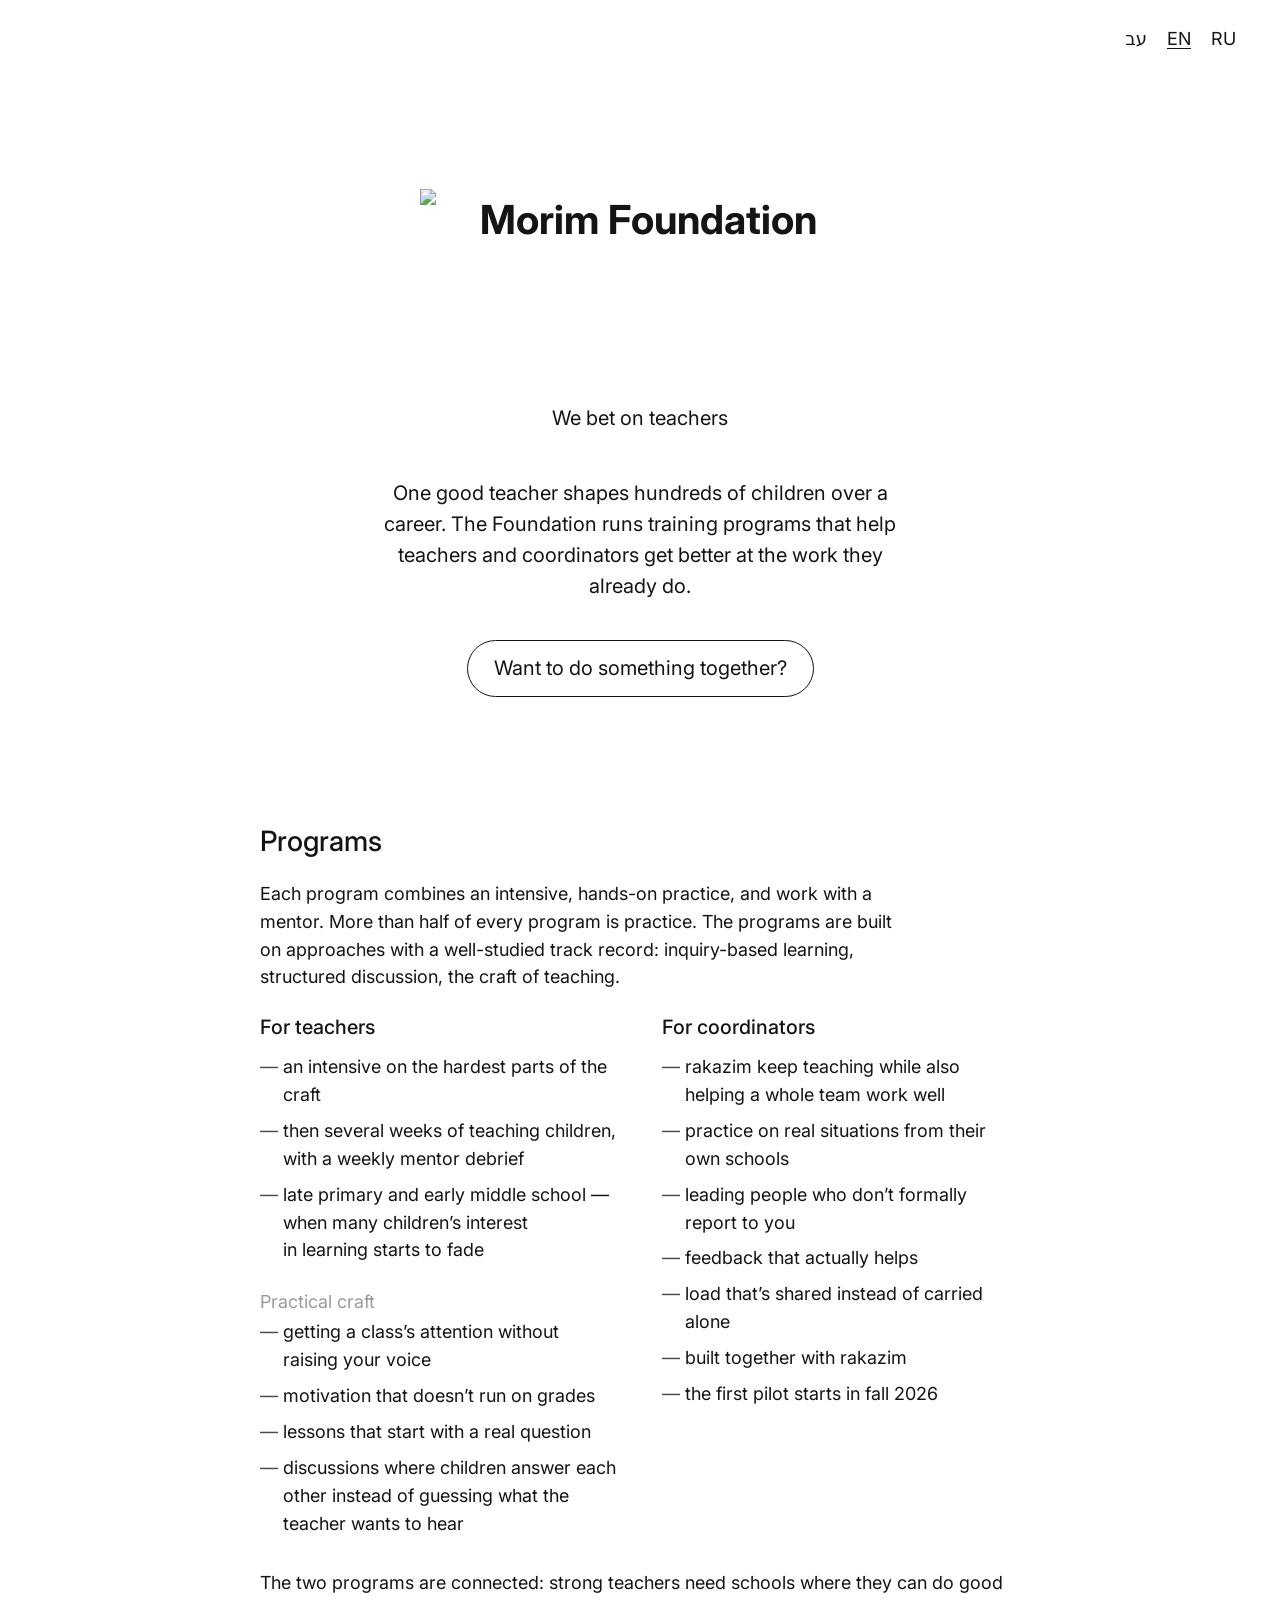
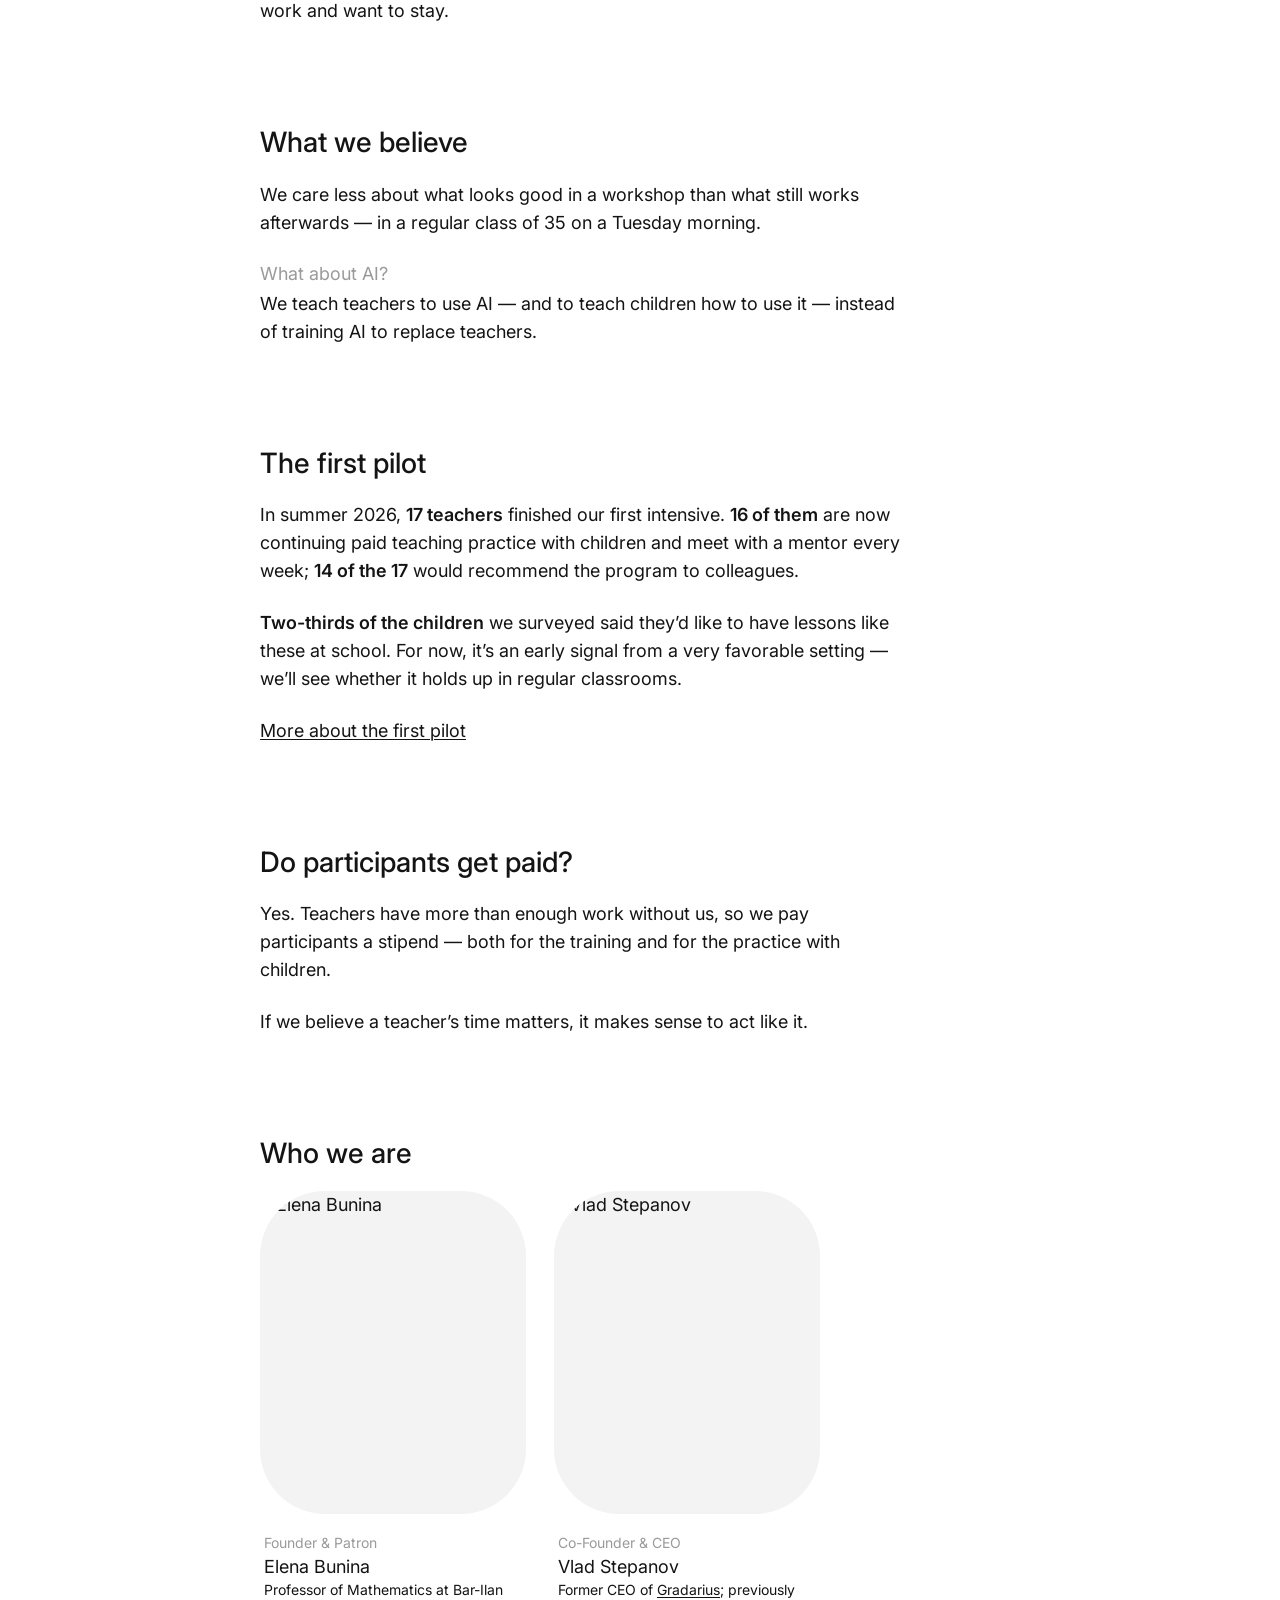
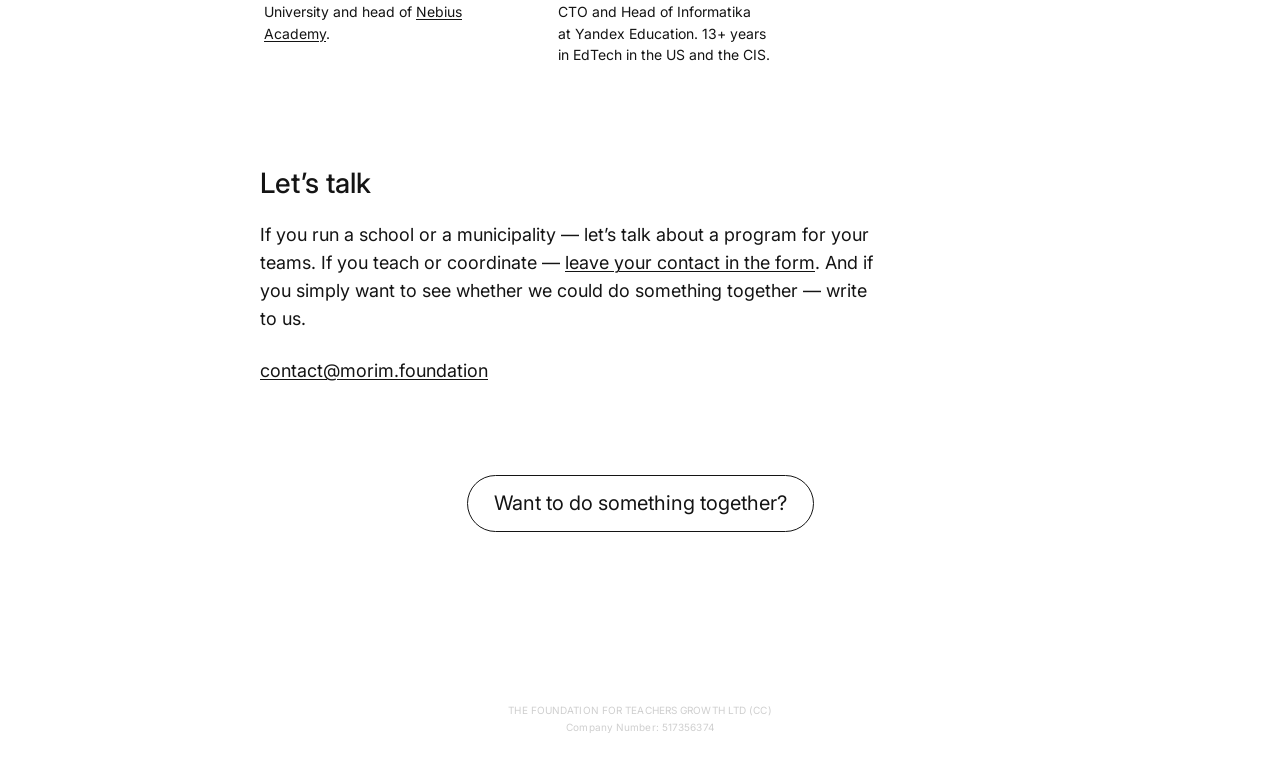
==== index.html @ cc96b893 "Redesign: open one-page layout replacing the accordion - Hero: logo, tagline, mission paragraph, joi" ====
<!DOCTYPE html>
<html lang="en">
<head>
  <meta charset="utf-8" />
  <meta name="viewport" content="width=device-width, initial-scale=1" />
  <title>Morim Foundation</title>
  <meta name="description" content="We bet on teachers — serious training, real practice, lasting support." />

  <meta property="og:type" content="website" />
  <meta property="og:title" content="Morim Foundation" />
  <meta property="og:description" content="We bet on teachers — serious training, real practice, lasting support." />
  <meta property="og:url" content="https://morim.foundation/" />
  <meta name="twitter:card" content="summary" />

  <link rel="icon" href="static/img/star.png" />
  <link rel="preconnect" href="https://fonts.googleapis.com" />
  <link rel="preconnect" href="https://fonts.gstatic.com" crossorigin />
  <link href="https://fonts.googleapis.com/css2?family=Inter:wght@400;500;600&display=swap" rel="stylesheet" />
  <link rel="stylesheet" href="static/css/style.css" />
</head>
<body>
  <nav class="lang" aria-label="Language">
    <button type="button" data-lang="he" lang="he">עב</button>
    <button type="button" data-lang="en" aria-current="true">EN</button>
    <button type="button" data-lang="ru" lang="ru">RU</button>
  </nav>

  <main class="wrap">
    <header class="hero">
      <img class="doodle" id="d1" src="static/img/atom.png"  alt="" aria-hidden="true" />
      <img class="doodle" id="d2" src="static/img/burst.png" alt="" aria-hidden="true" />
      <img class="doodle" id="d3" src="static/img/leaf.png"  alt="" aria-hidden="true" />
      <img class="doodle" id="d4" src="static/img/fairy.png" alt="" aria-hidden="true" />
      <img class="doodle" id="d5" src="static/img/clef.png"  alt="" aria-hidden="true" />
      <h1 class="title"><img src="static/img/logo.svg" alt="Morim Foundation" width="434" height="176" /></h1>
      <p class="tagline" data-i18n="tagline" data-i18n-html>We bet on&nbsp;teachers</p>
      <div class="mission" data-i18n="mission" data-i18n-html>
        <p>One good teacher shapes hundreds of&nbsp;children over a career. The Foundation runs training programs that help teachers and coordinators get better at&nbsp;the work they already do.</p>
      </div>
      <p class="cta-wrap"><a class="cta" href="https://survey.morim.foundation/s/join-v1?src=landing&amp;lang=en" data-i18n="cta">Want to do something together?</a></p>
    </header>

    <section class="block" id="programs">
      <img class="doodle" id="d6" src="static/img/burst.png" alt="" aria-hidden="true" />
      <h2 class="section-title" data-i18n="h_programs">Programs</h2>
      <div class="section-body" data-i18n="a_programs" data-i18n-html>
        <p class="programs-lead">Each program combines an&nbsp;intensive, hands-on practice, and work with a mentor. More than half of&nbsp;every program is practice. The programs are built on&nbsp;approaches with a well-studied track record: inquiry-based learning, structured discussion, the craft of&nbsp;teaching.</p>
        <div class="programs">
          <div class="program">
            <h3>For teachers</h3>
            <ul>
              <li>an&nbsp;intensive on the hardest parts of&nbsp;the craft</li>
              <li>then several weeks of&nbsp;teaching children, with a weekly mentor debrief</li>
              <li>late primary and early middle school — when many children’s interest in&nbsp;learning starts to&nbsp;fade</li>
            </ul>
            <p class="label">Practical craft</p>
            <ul>
              <li>getting a class’s attention without raising your voice</li>
              <li>motivation that doesn’t run on&nbsp;grades</li>
              <li>lessons that start with a real question</li>
              <li>discussions where children answer each other instead of&nbsp;guessing what the teacher wants to&nbsp;hear</li>
            </ul>
          </div>
          <div class="program">
            <h3>For coordinators</h3>
            <ul>
              <li>rakazim keep teaching while also helping a whole team work well</li>
              <li>practice on&nbsp;real situations from their own schools</li>
              <li>leading people who don’t formally report to&nbsp;you</li>
              <li>feedback that actually helps</li>
              <li>load that’s shared instead of&nbsp;carried alone</li>
              <li>built together with rakazim</li>
              <li>the first pilot starts in&nbsp;fall 2026</li>
            </ul>
          </div>
        </div>
        <p>The two programs are connected: strong teachers need schools where they can do good work and want to&nbsp;stay.</p>
      </div>
    </section>

    <section class="block" id="believe">
      <img class="doodle" id="d10" src="static/img/leaf.png" alt="" aria-hidden="true" />
      <h2 class="section-title" data-i18n="h_believe">What we believe</h2>
      <div class="section-body" data-i18n="a_believe" data-i18n-html>
        <p>We care less about what looks good in&nbsp;a workshop than what still works afterwards — in&nbsp;a regular class of&nbsp;35 on&nbsp;a Tuesday morning.</p>
        <p class="label">What about AI?</p>
        <p>We teach teachers to&nbsp;use AI — and to&nbsp;teach children how to&nbsp;use it — instead of&nbsp;training AI to&nbsp;replace teachers.</p>
      </div>
    </section>

    <section class="block" id="pilot">
      <img class="doodle" id="d11" src="static/img/burst.png" alt="" aria-hidden="true" />
      <h2 class="section-title" data-i18n="h_pilot">The first pilot</h2>
      <div class="section-body" data-i18n="a_pilot" data-i18n-html>
        <p>In&nbsp;summer 2026, <strong>17&nbsp;teachers</strong> finished our first intensive. <strong>16&nbsp;of&nbsp;them</strong> are now continuing paid teaching practice with children and meet with a mentor every week; <strong>14&nbsp;of&nbsp;the&nbsp;17</strong> would recommend the program to&nbsp;colleagues.</p>
        <p><strong>Two-thirds of&nbsp;the children</strong> we surveyed said they’d like to&nbsp;have lessons like these at&nbsp;school. For now, it’s an&nbsp;early signal from a very favorable setting — we’ll see whether it holds up in&nbsp;regular classrooms.</p>
        <p><a href="https://summer-pilot-2026.utterstep.app/" target="_blank" rel="noopener">More about the first pilot</a></p>
      </div>
    </section>

    <section class="block" id="paid">
      <img class="doodle" id="d7" src="static/img/scroll.png" alt="" aria-hidden="true" />
      <h2 class="section-title" data-i18n="h_paid">Do participants get paid?</h2>
      <div class="section-body" data-i18n="a_paid" data-i18n-html>
        <p>Yes. Teachers have more than enough work without us, so we pay participants a stipend — both for the training and for the practice with children.</p>
        <p>If we believe a teacher’s time matters, it makes sense to&nbsp;act like it.</p>
      </div>
    </section>

    <section class="block" id="team">
      <img class="doodle" id="d8" src="static/img/star.png"  alt="" aria-hidden="true" />
      <img class="doodle" id="d9" src="static/img/burst.png" alt="" aria-hidden="true" />
      <h2 class="section-title" data-i18n="h_who">Who we are</h2>
      <div class="section-body" data-i18n="a_who" data-i18n-html>
        <div class="cards">
          <div class="card">
            <img class="card-photo" src="static/img/elena.jpg" alt="Elena Bunina" width="420" height="510" />
            <p class="role">Founder &amp; Patron</p>
            <p class="name"><a href="https://www.linkedin.com/in/elena-bunina-738522eb/" target="_blank" rel="noopener">Elena Bunina</a></p>
            <p class="bio">Professor of&nbsp;Mathematics at&nbsp;Bar-Ilan University and head of&nbsp;<a href="https://academy.nebius.com" target="_blank" rel="noopener">Nebius Academy</a>.</p>
          </div>
          <div class="card">
            <img class="card-photo" src="static/img/vlad.jpg" alt="Vlad Stepanov" width="420" height="510" />
            <p class="role">Co-Founder &amp; CEO</p>
            <p class="name"><a href="https://www.linkedin.com/in/utterstep/" target="_blank" rel="noopener">Vlad Stepanov</a></p>
            <p class="bio">Former CEO of&nbsp;<a href="https://gradarius.com" target="_blank" rel="noopener">Gradarius</a>; previously CTO and Head of&nbsp;Informatika at&nbsp;Yandex Education. 13+ years in&nbsp;EdTech in&nbsp;the US and the CIS.</p>
          </div>
        </div>
      </div>
    </section>

    <section class="block" id="contact">
      <img class="doodle" id="d12" src="static/img/atom.png" alt="" aria-hidden="true" />
      <h2 class="section-title" data-i18n="h_contact">Let’s talk</h2>
      <div class="section-body" data-i18n="a_contact" data-i18n-html>
        <p>If you run a school or a municipality — let’s talk about a program for your teams. If you teach or coordinate — <a class="join-link" href="https://survey.morim.foundation/s/join-v1?src=landing&amp;lang=en">leave your contact in&nbsp;the form</a>. And if you simply want to&nbsp;see whether we could do something together — write to&nbsp;us.</p>
        <p><a href="mailto:contact@morim.foundation">contact@morim.foundation</a></p>
      </div>
    </section>

    <p class="cta-wrap cta-bottom"><a class="cta" href="https://survey.morim.foundation/s/join-v1?src=landing&amp;lang=en" data-i18n="cta">Want to do something together?</a></p>
  </main>

  <footer class="legal">
    <p>THE FOUNDATION FOR TEACHERS GROWTH LTD (CC)</p>
    <p>Company Number: 517356374</p>
  </footer>

  <script src="static/js/i18n.js"></script>
  <script src="static/js/tooltip.js"></script>
</body>
</html>
---- static/css/style.css ----
:root {
  --ink: #141414;
  --muted: #9a9a9a;
  --soft: #4a4a4a;
  --max: 808px;   /* 760px content column + 2 × 24px padding — matches the Programs columns */
}

* { box-sizing: border-box; }

html, body { margin: 0; padding: 0; background: #fff; }

body {
  font-family: "Inter", system-ui, -apple-system, "Segoe UI", Roboto, sans-serif;
  font-size: 20px;
  line-height: 1.55;
  color: var(--ink);
  position: relative;
  overflow-x: hidden;
  -webkit-font-smoothing: antialiased;
  text-rendering: optimizeLegibility;
}

a {
  color: inherit;
  text-decoration: underline;
  text-underline-offset: 2px;
  text-decoration-thickness: 1px;
}
a:hover { opacity: 0.55; }

strong { font-weight: 600; }

/* ---------- Language switcher ---------- */
.lang {
  position: absolute;
  top: 30px;
  right: 44px;
  z-index: 4;
  display: flex;
  gap: 20px;
}
.lang button {
  font: inherit;
  background: none;
  border: 0;
  padding: 0;
  cursor: pointer;
  color: var(--ink);
  line-height: 1;
}
.lang button[aria-current="true"] {
  text-decoration: underline;
  text-underline-offset: 3px;
}
.lang button:hover { opacity: 0.55; }

/* ---------- Content column ---------- */
.wrap {
  position: relative;
  z-index: 2;
  max-width: var(--max);
  margin: 0 auto;
  padding: clamp(110px, 21vh, 220px) 24px 170px;
}

/* ---------- Hero ---------- */
.hero { text-align: center; }
.hero p { margin: 0; }
.title {
  margin: 0 0 clamp(20px, 4vh, 40px);
}
.title img {
  display: block;
  width: min(100%, 440px);
  height: auto;
  margin-inline: auto;
}
.hero .tagline { max-width: 24em; margin-inline: auto; }   /* .hero-scoped: must out-rank `.hero p { margin: 0 }` */
.mission {
  max-width: 26em;
  margin: clamp(28px, 5vh, 44px) auto 0;
}
.mission p { margin: 0 0 20px; }
.mission p:last-child { margin-bottom: 0; }

/* ---------- CTA ---------- */
p.cta-wrap { text-align: center; margin: 38px 0 0; }   /* p-qualified: must out-rank `.hero p { margin: 0 }` */
.cta-wrap.cta-bottom { margin: clamp(60px, 10vh, 110px) 0 0; }
.cta {
  display: inline-block;
  padding: 12px 26px;
  border: 1.5px solid var(--ink);
  border-radius: 999px;
  text-decoration: none;
  transition: background 0.15s ease, color 0.15s ease;
}
.cta:hover {
  background: var(--ink);
  color: #fff;
  opacity: 1;
}

/* ---------- Open sections ---------- */
.block { margin-top: clamp(70px, 11vh, 120px); }
.hero + .block { margin-top: clamp(80px, 14vh, 150px); }

.section-title {
  font-size: 28px;
  font-weight: 500;
  line-height: 1.3;
  margin: 0 0 20px;
}

/* text-only bodies (no photo cards / program columns) read better at a narrower measure */
.section-body:not(:has(.cards)):not(:has(.programs)) { max-width: 36em; }
.section-body > .label,
.section-body p.label {
  color: var(--muted);
  margin: 0 0 2px;
}
.section-body p { margin: 0 0 24px; }
.section-body p:last-child { margin-bottom: 0; }

/* ---------- Programs ---------- */
.programs-lead { max-width: 36em; }
.programs {
  display: grid;
  grid-template-columns: 1fr 1fr;
  gap: 44px;
  margin-top: 10px;
  margin-bottom: 24px;
}
.program h3 {
  font-size: 1.1em;
  font-weight: 500;
  line-height: 1.3;
  margin: 0 0 12px;
}
.section-body ul {
  list-style: none;   /* em-dash markers via ::before — Safari ignores `content` on ::marker */
  margin: 0 0 24px;
  padding: 0;
  padding-inline-start: 1.3em;
}
.section-body ul:last-child { margin-bottom: 0; }
.section-body li { position: relative; margin: 0 0 8px; }
.section-body li::before {
  content: "—";
  position: absolute;
  inset-inline-start: -1.3em;
  color: var(--soft);
}

/* ---------- Team cards ---------- */
.cards {
  display: grid;
  grid-template-columns: 1fr 1fr;
  gap: 28px;
  margin-top: 16px;
  max-width: 560px;   /* keep the photos from ballooning in the wide column */
}
.card-photo {
  display: block;
  width: 100%;
  height: auto;
  aspect-ratio: 140 / 170;
  object-fit: cover;
  background: #f3f3f3;
  border-radius: 65px;
  margin-bottom: 18px;
}
.card > p { padding-inline-start: 4px; }   /* nudge text in to visually align with the rounded photo (RTL-safe) */
.card .role { color: var(--muted); margin: 0 0 2px; font-size: 14px; }
.card .name {
  margin: 0 0 2px;
  font-size: 18px;
  line-height: 1.2;
}
.card .name a { text-decoration: none; }
.card .name a:hover { opacity: 0.55; }
.card .bio { margin: 0; font-size: 14px; }

/* ---------- Legal footer (intentionally low-key) ---------- */
.legal {
  position: relative;
  z-index: 2;
  max-width: var(--max);
  margin: 0 auto;
  padding: 0 24px 22px;
  text-align: center;
  font-size: 10px;
  line-height: 1.7;
  letter-spacing: 0.01em;
  color: #cfcfcf;
}
.legal p { margin: 0; }

/* ---------- "Opens in a new tab" hint ---------- */
.tab-tip {
  position: fixed;
  z-index: 10;
  padding: 4px 8px;
  background: #1a3cff;
  color: #fff;
  font-size: 12px;
  line-height: 1.2;
  white-space: nowrap;
  pointer-events: none;
  opacity: 0;
  transition: opacity 0.12s ease;
}
.tab-tip.is-visible { opacity: 1; }

/* ---------- Doodles ---------- */
/* Each doodle lives inside its own section (.hero or a .block) and is placed
   in the side gutters with px offsets. Anchoring to the section — not to the
   document — means they can't drift onto text when content length changes
   with the language. Overflow past the viewport is clipped by the body. */
.hero, .block { position: relative; }
.doodle {
  position: absolute;
  width: 48px;
  height: auto;
  user-select: none;
  -webkit-user-drag: none;
  pointer-events: none;
}

/* hero: flanking the logo and mission (hero is centered, so offsets from 50%) */
#d1 { left: calc(50% - 389px); top: -74px;  width: 66px; transform: rotate(-4deg); }  /* atom  */
#d2 { left: calc(50% - 144px); top: -152px; width: 44px; transform: rotate(6deg); }   /* burst */
#d3 { left: calc(50% + 230px); top: -93px;  width: 78px; transform: rotate(-3deg); }  /* leaf  */
#d4 { left: calc(50% + 470px); top: 121px;  width: 80px; transform: rotate(4deg); }   /* fairy */
#d5 { left: calc(50% - 518px); top: 319px;  width: 46px; }                            /* clef  */

/* sections: the gutters left and right of the 760px column */
#d6  { right: -70px;  top: 114px;   width: 28px; }                            /* burst  · programs */
#d10 { left: -118px;  top: 30px;    width: 62px; transform: rotate(8deg); }   /* leaf   · believe  */
#d11 { right: -100px; top: 11px;    width: 34px; }                            /* burst  · pilot    */
#d7  { left: -69px;   top: 0;       width: 50px; transform: rotate(176deg); } /* scroll · paid     */
#d8  { right: -98px;  top: 140px;   width: 56px; transform: rotate(-8deg); }  /* star   · team     */
#d9  { left: -106px;  bottom: 30px; width: 28px; }                            /* burst  · team     */
#d12 { right: -95px;  top: 10px;    width: 64px; transform: rotate(10deg); }  /* atom   · contact  */

/* ---------- Doodle fade-in ---------- */
@keyframes doodle-in {
  from { opacity: 0; }
  to   { opacity: 1; }
}
.doodle {
  opacity: 0;                                    /* hidden until its turn */
  animation: doodle-in 0.35s ease-out forwards;
}
/* reveal cascade roughly following the reading order down the page */
#d5  { animation-delay: 0s;   }
#d1  { animation-delay: 0.5s; }
#d2  { animation-delay: 1s;   }
#d3  { animation-delay: 1.5s; }
#d4  { animation-delay: 2s;   }
#d6  { animation-delay: 2.5s; }
#d10 { animation-delay: 3s;   }
#d7  { animation-delay: 3.5s; }
#d11 { animation-delay: 4s;   }
#d8  { animation-delay: 4.5s; }
#d9  { animation-delay: 5s;   }
#d12 { animation-delay: 5.5s; }
@media (prefers-reduced-motion: reduce) {
  .doodle { opacity: 1; animation: none; }
}

/* ---------- Desktop type tweaks ---------- */
@media (min-width: 721px) {
  .lang,                               /* language switcher */
  .section-body { font-size: 18px; }   /* section body text */
}

/* ---------- Mobile ---------- */
@media (max-width: 720px) {
  body { font-size: 16px; line-height: 1.5; }   /* sections' content + language stay 16 */
  .hero { font-size: 18px; }                     /* main (hero) text */
  .section-title { font-size: 22px; }

  .lang {
    position: static;
    justify-content: center;
    gap: 22px;
    padding-top: 30px;
  }

  .wrap {
    padding: 100px 26px 150px;
  }

  .title img { width: min(84%, 320px); }

  .hero .tagline { max-width: none; }

  .block { margin-top: 64px; }
  .hero + .block { margin-top: 80px; }
  .section-body p { margin-bottom: 30px; }
  .cta { font-size: 18px; }   /* both pills: .hero inherits 18, body is 16 — keep them equal */

  .programs {
    grid-template-columns: 1fr;
    gap: 40px;
  }

  .cards { gap: 16px; }

  /* doodles: hero corners plus the fixed 64px gaps between sections — the text
     column spans the full width here, so the gaps are the only safe bands */
  #d2, #d3, #d7, #d9 { display: none; }

  #d1  { left: -8px;  top: -64px;   width: 56px; transform: rotate(-4deg); }        /* atom  · above logo, left    */
  #d4  { left: auto;  right: -10px; top: -48px; width: 58px; transform: rotate(4deg); } /* fairy · above logo, right */
  #d5  { left: 2%;    top: auto;    bottom: -72px; width: 38px; }                   /* clef  · hero→programs gap   */
  #d6  { right: 8px;  top: -58px;   width: 30px; }                                  /* burst · gap above programs  */
  #d10 { left: 4px;   top: -58px;   width: 36px; transform: rotate(8deg); }         /* leaf  · gap above believe   */
  #d11 { right: 8px;  top: -54px;   width: 28px; }                                  /* burst · gap above pilot     */
  #d8  { left: 8px;   right: auto;  top: -58px; width: 40px; transform: rotate(-8deg); } /* star · gap above team  */
  #d12 { right: 8px;  top: -56px;   width: 40px; transform: rotate(10deg); }        /* atom  · gap above contact   */

  /* re-step the cascade over only the visible doodles (skip the display:none ones) */
  #d1  { animation-delay: 0s;   }
  #d4  { animation-delay: 0.5s; }
  #d5  { animation-delay: 1s;   }
  #d6  { animation-delay: 1.5s; }
  #d10 { animation-delay: 2s;   }
  #d11 { animation-delay: 2.5s; }
  #d8  { animation-delay: 3s;   }
  #d12 { animation-delay: 3.5s; }
}
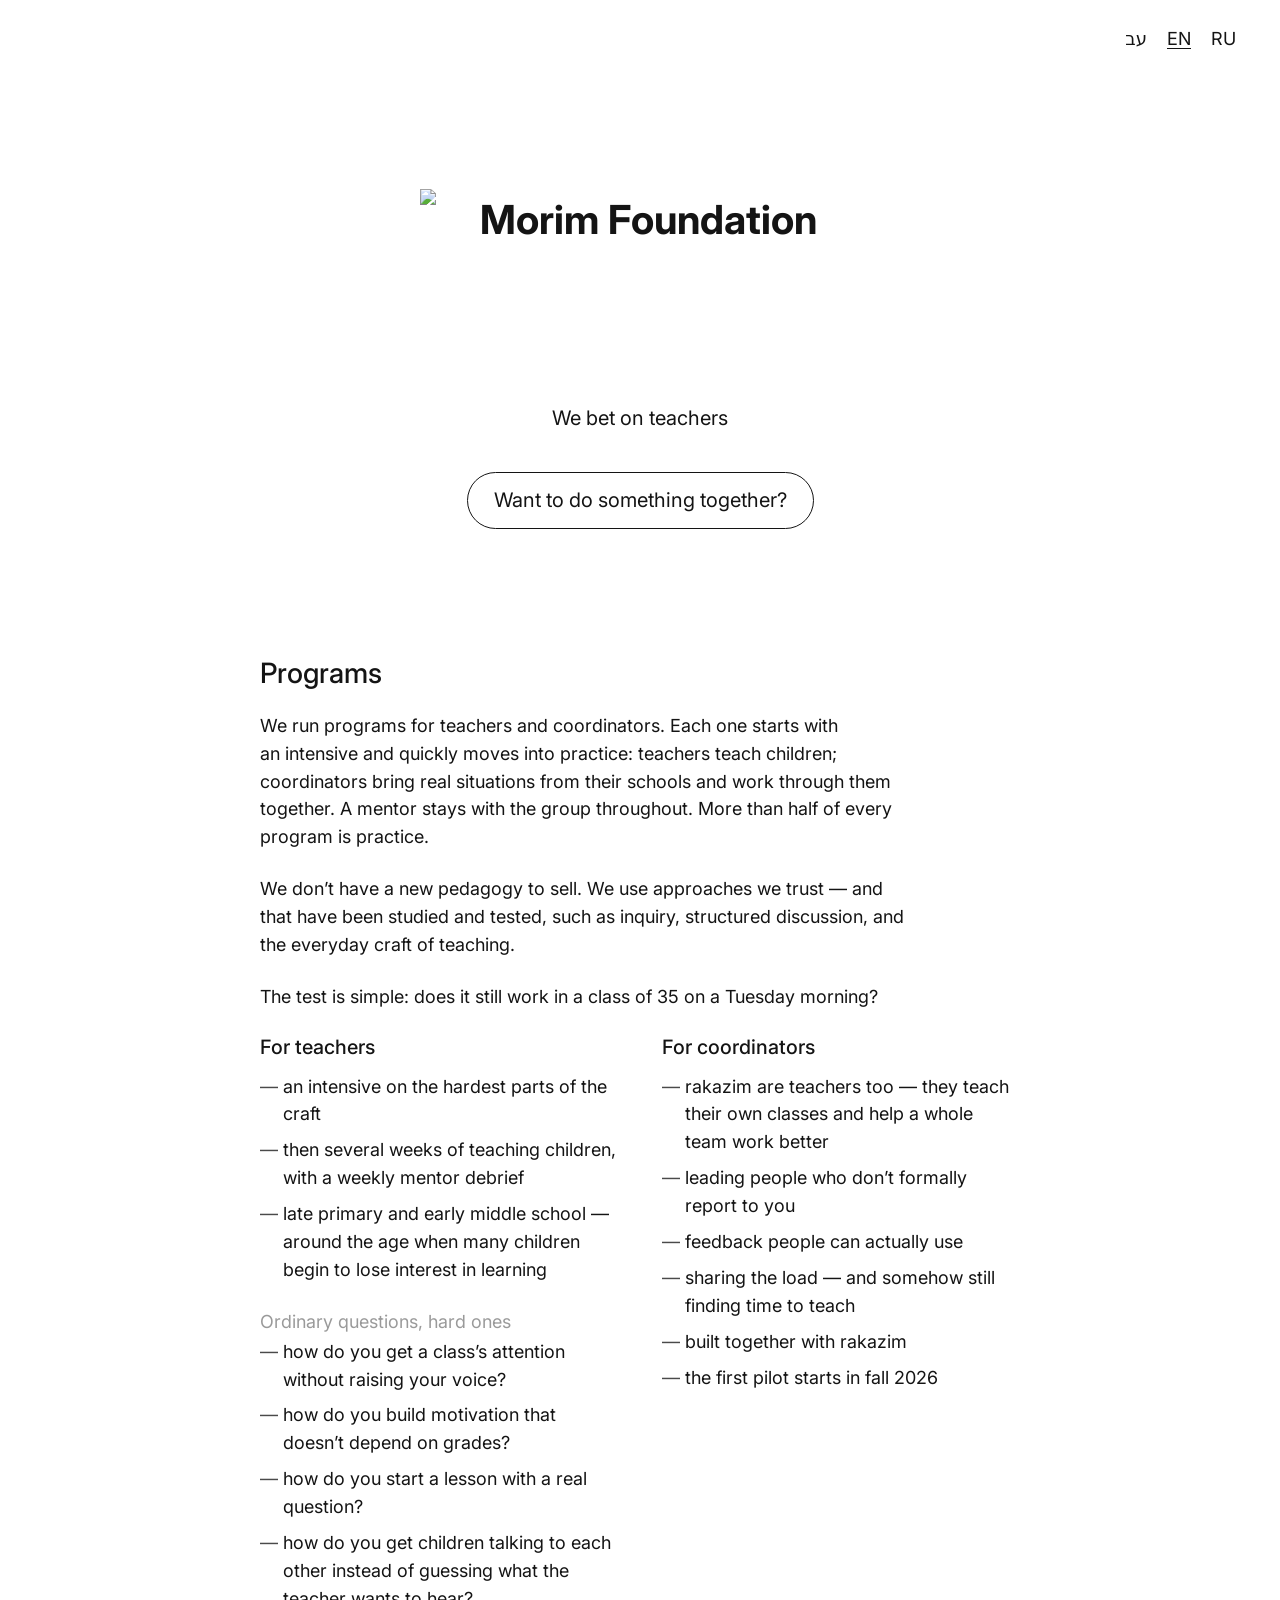
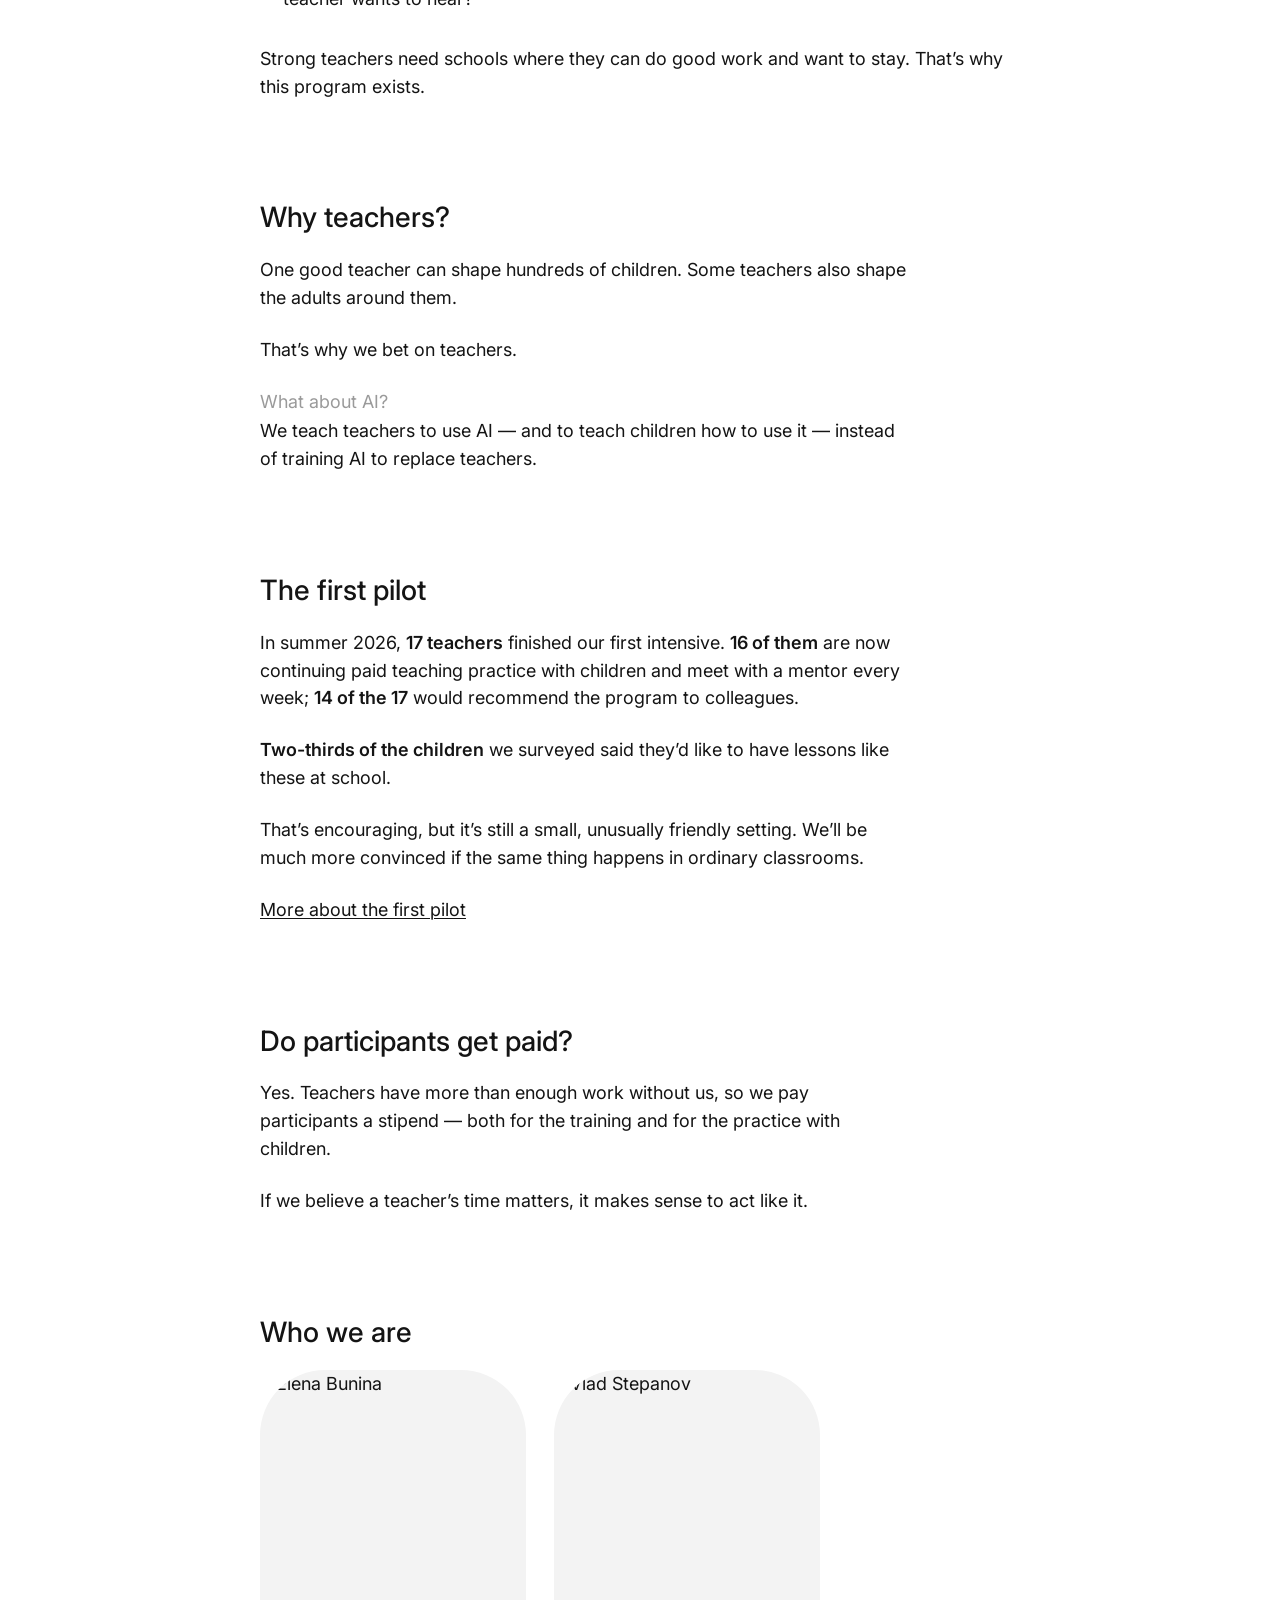
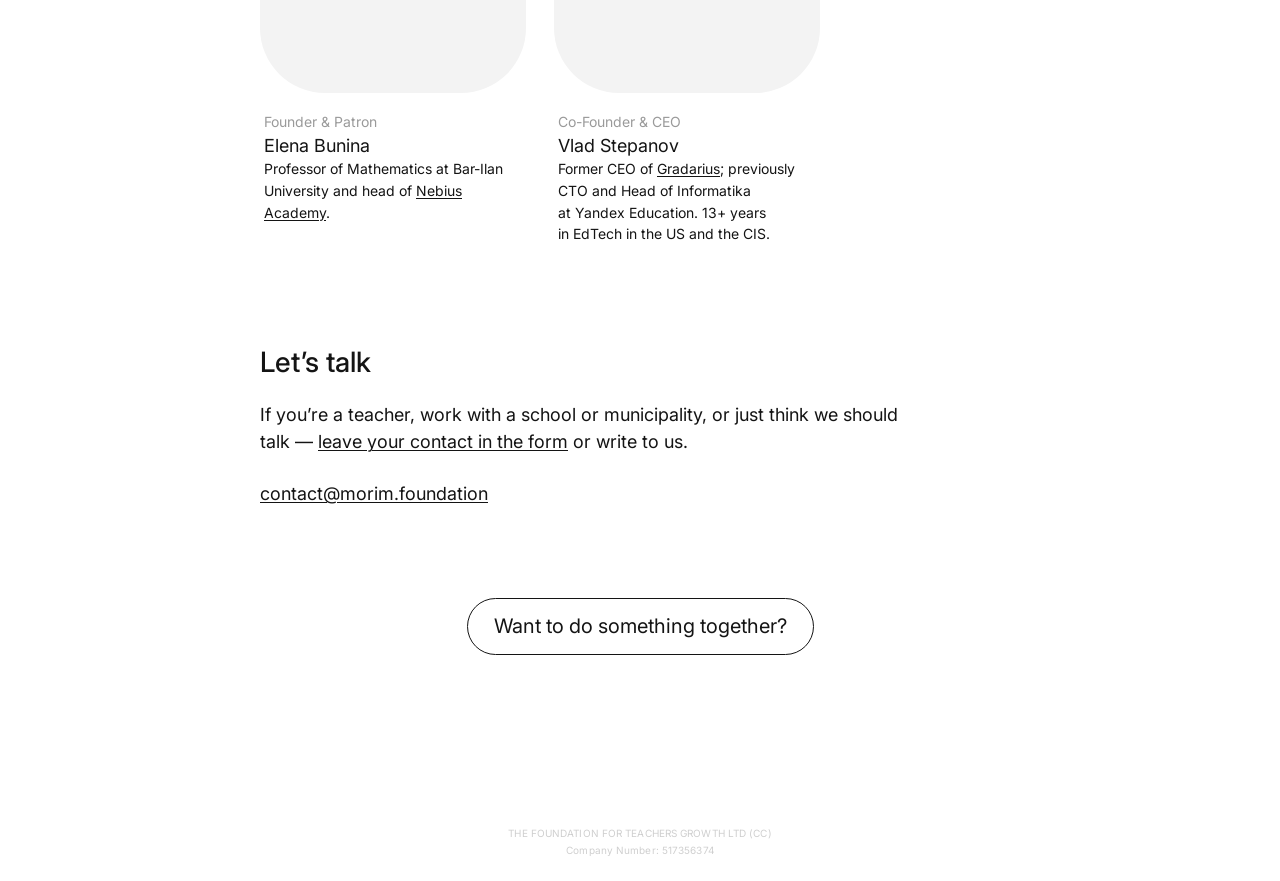
==== commit f74d730c: "Apply editorial voice pass across all languages - Hero: mission paragraph removed — logo, tagline, C" ====
--- a/index.html
+++ b/index.html
@@ -34,9 +34,6 @@
       <img class="doodle" id="d5" src="static/img/clef.png"  alt="" aria-hidden="true" />
       <h1 class="title"><img src="static/img/logo.svg" alt="Morim Foundation" width="434" height="176" /></h1>
       <p class="tagline" data-i18n="tagline" data-i18n-html>We bet on&nbsp;teachers</p>
-      <div class="mission" data-i18n="mission" data-i18n-html>
-        <p>One good teacher shapes hundreds of&nbsp;children over a career. The Foundation runs training programs that help teachers and coordinators get better at&nbsp;the work they already do.</p>
-      </div>
       <p class="cta-wrap"><a class="cta" href="https://survey.morim.foundation/s/join-v1?src=landing&amp;lang=en" data-i18n="cta">Want to do something together?</a></p>
     </header>
 
@@ -44,45 +41,47 @@
       <img class="doodle" id="d6" src="static/img/burst.png" alt="" aria-hidden="true" />
       <h2 class="section-title" data-i18n="h_programs">Programs</h2>
       <div class="section-body" data-i18n="a_programs" data-i18n-html>
-        <p class="programs-lead">Each program combines an&nbsp;intensive, hands-on practice, and work with a mentor. More than half of&nbsp;every program is practice. The programs are built on&nbsp;approaches with a well-studied track record: inquiry-based learning, structured discussion, the craft of&nbsp;teaching.</p>
+        <p class="programs-lead">We run programs for teachers and coordinators. Each one starts with an&nbsp;intensive and quickly moves into practice: teachers teach children; coordinators bring real situations from their schools and work through them together. A&nbsp;mentor stays with the group throughout. More than half of&nbsp;every program is practice.</p>
+        <p class="programs-lead">We don’t have a new pedagogy to&nbsp;sell. We use approaches we trust — and that have been studied and tested, such as inquiry, structured discussion, and the everyday craft of&nbsp;teaching.</p>
+        <p class="programs-lead">The test is simple: does it still work in&nbsp;a class of&nbsp;35 on&nbsp;a Tuesday morning?</p>
         <div class="programs">
           <div class="program">
             <h3>For teachers</h3>
             <ul>
               <li>an&nbsp;intensive on the hardest parts of&nbsp;the craft</li>
               <li>then several weeks of&nbsp;teaching children, with a weekly mentor debrief</li>
-              <li>late primary and early middle school — when many children’s interest in&nbsp;learning starts to&nbsp;fade</li>
+              <li>late primary and early middle school — around the age when many children begin to&nbsp;lose interest in&nbsp;learning</li>
             </ul>
-            <p class="label">Practical craft</p>
+            <p class="label">Ordinary questions, hard ones</p>
             <ul>
-              <li>getting a class’s attention without raising your voice</li>
-              <li>motivation that doesn’t run on&nbsp;grades</li>
-              <li>lessons that start with a real question</li>
-              <li>discussions where children answer each other instead of&nbsp;guessing what the teacher wants to&nbsp;hear</li>
+              <li>how do you get a class’s attention without raising your voice?</li>
+              <li>how do you build motivation that doesn’t depend on&nbsp;grades?</li>
+              <li>how do you start a lesson with a real question?</li>
+              <li>how do you get children talking to&nbsp;each other instead of&nbsp;guessing what the teacher wants to&nbsp;hear?</li>
             </ul>
           </div>
           <div class="program">
             <h3>For coordinators</h3>
             <ul>
-              <li>rakazim keep teaching while also helping a whole team work well</li>
-              <li>practice on&nbsp;real situations from their own schools</li>
+              <li>rakazim are teachers too — they teach their own classes and help a whole team work better</li>
               <li>leading people who don’t formally report to&nbsp;you</li>
-              <li>feedback that actually helps</li>
-              <li>load that’s shared instead of&nbsp;carried alone</li>
+              <li>feedback people can actually use</li>
+              <li>sharing the load — and somehow still finding time to&nbsp;teach</li>
               <li>built together with rakazim</li>
               <li>the first pilot starts in&nbsp;fall 2026</li>
             </ul>
           </div>
         </div>
-        <p>The two programs are connected: strong teachers need schools where they can do good work and want to&nbsp;stay.</p>
+        <p>Strong teachers need schools where they can do good work and want to&nbsp;stay. That’s why this program exists.</p>
       </div>
     </section>
 
-    <section class="block" id="believe">
+    <section class="block" id="why">
       <img class="doodle" id="d10" src="static/img/leaf.png" alt="" aria-hidden="true" />
-      <h2 class="section-title" data-i18n="h_believe">What we believe</h2>
+      <h2 class="section-title" data-i18n="h_believe">Why teachers?</h2>
       <div class="section-body" data-i18n="a_believe" data-i18n-html>
-        <p>We care less about what looks good in&nbsp;a workshop than what still works afterwards — in&nbsp;a regular class of&nbsp;35 on&nbsp;a Tuesday morning.</p>
+        <p>One good teacher can shape hundreds of&nbsp;children. Some teachers also shape the adults around them.</p>
+        <p>That’s why we bet on&nbsp;teachers.</p>
         <p class="label">What about AI?</p>
         <p>We teach teachers to&nbsp;use AI — and to&nbsp;teach children how to&nbsp;use it — instead of&nbsp;training AI to&nbsp;replace teachers.</p>
       </div>
@@ -93,7 +92,8 @@
       <h2 class="section-title" data-i18n="h_pilot">The first pilot</h2>
       <div class="section-body" data-i18n="a_pilot" data-i18n-html>
         <p>In&nbsp;summer 2026, <strong>17&nbsp;teachers</strong> finished our first intensive. <strong>16&nbsp;of&nbsp;them</strong> are now continuing paid teaching practice with children and meet with a mentor every week; <strong>14&nbsp;of&nbsp;the&nbsp;17</strong> would recommend the program to&nbsp;colleagues.</p>
-        <p><strong>Two-thirds of&nbsp;the children</strong> we surveyed said they’d like to&nbsp;have lessons like these at&nbsp;school. For now, it’s an&nbsp;early signal from a very favorable setting — we’ll see whether it holds up in&nbsp;regular classrooms.</p>
+        <p><strong>Two-thirds of&nbsp;the children</strong> we surveyed said they’d like to&nbsp;have lessons like these at&nbsp;school.</p>
+        <p>That’s encouraging, but it’s still a small, unusually friendly setting. We’ll be much more convinced if the same thing happens in&nbsp;ordinary classrooms.</p>
         <p><a href="https://summer-pilot-2026.utterstep.app/" target="_blank" rel="noopener">More about the first pilot</a></p>
       </div>
     </section>
@@ -133,7 +133,7 @@
       <img class="doodle" id="d12" src="static/img/atom.png" alt="" aria-hidden="true" />
       <h2 class="section-title" data-i18n="h_contact">Let’s talk</h2>
       <div class="section-body" data-i18n="a_contact" data-i18n-html>
-        <p>If you run a school or a municipality — let’s talk about a program for your teams. If you teach or coordinate — <a class="join-link" href="https://survey.morim.foundation/s/join-v1?src=landing&amp;lang=en">leave your contact in&nbsp;the form</a>. And if you simply want to&nbsp;see whether we could do something together — write to&nbsp;us.</p>
+        <p>If you’re a teacher, work with a school or municipality, or just think we should talk — <a class="join-link" href="https://survey.morim.foundation/s/join-v1?src=landing&amp;lang=en">leave your contact in&nbsp;the form</a> or write to&nbsp;us.</p>
         <p><a href="mailto:contact@morim.foundation">contact@morim.foundation</a></p>
       </div>
     </section>
--- a/static/css/style.css
+++ b/static/css/style.css
@@ -76,12 +76,6 @@
   margin-inline: auto;
 }
 .hero .tagline { max-width: 24em; margin-inline: auto; }   /* .hero-scoped: must out-rank `.hero p { margin: 0 }` */
-.mission {
-  max-width: 26em;
-  margin: clamp(28px, 5vh, 44px) auto 0;
-}
-.mission p { margin: 0 0 20px; }
-.mission p:last-child { margin-bottom: 0; }
 
 /* ---------- CTA ---------- */
 p.cta-wrap { text-align: center; margin: 38px 0 0; }   /* p-qualified: must out-rank `.hero p { margin: 0 }` */
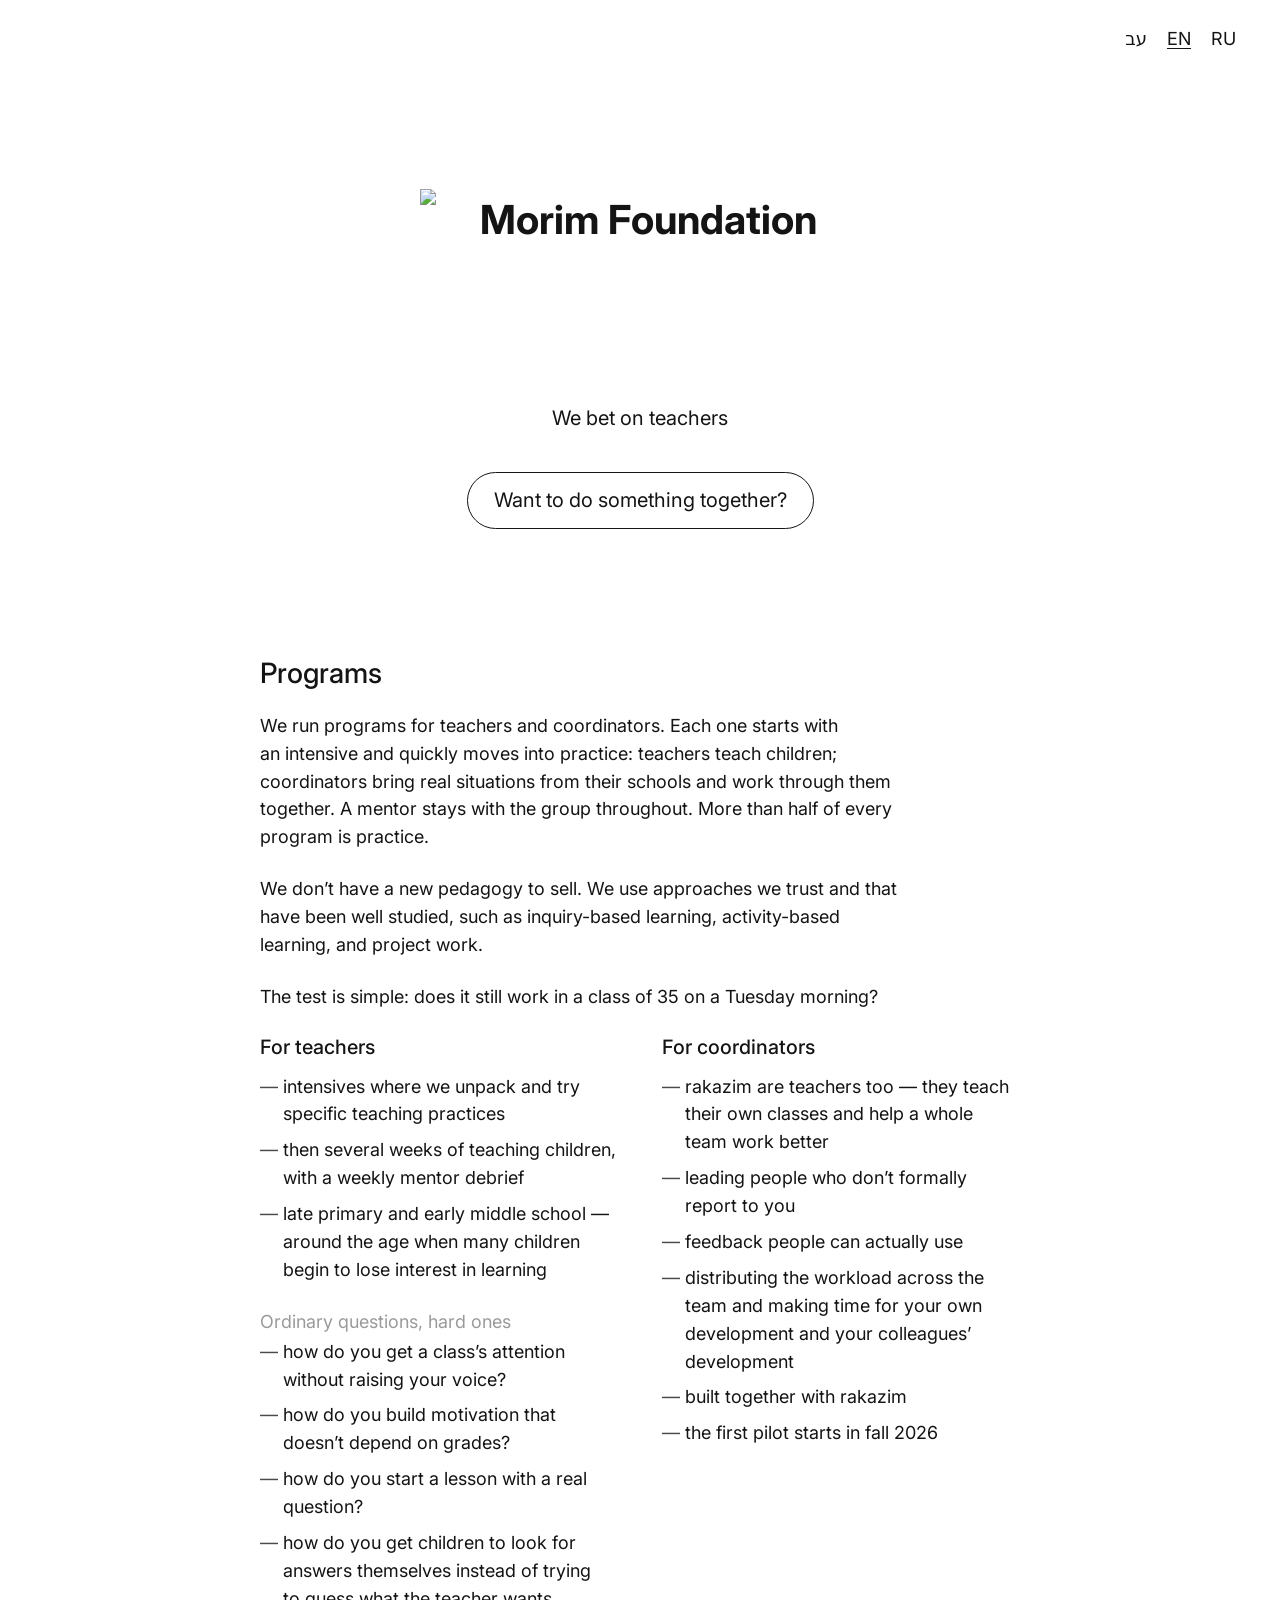
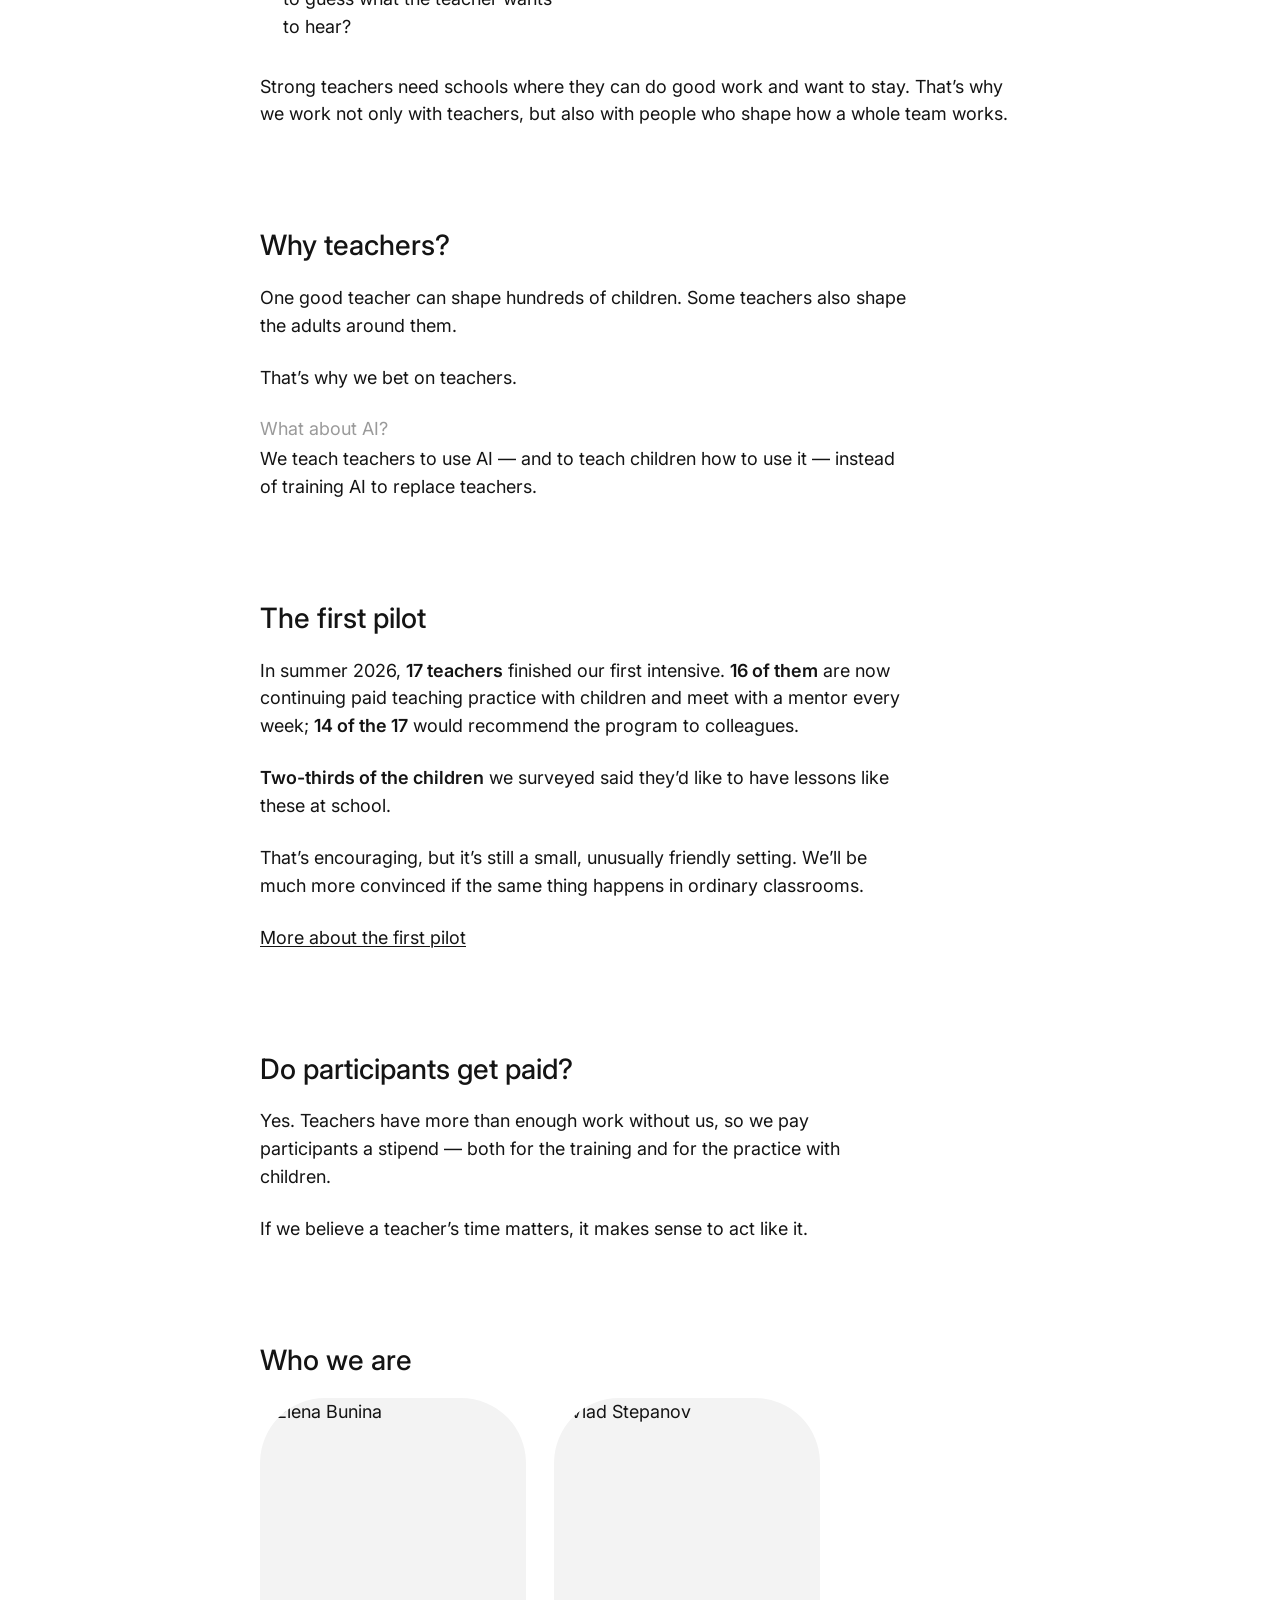
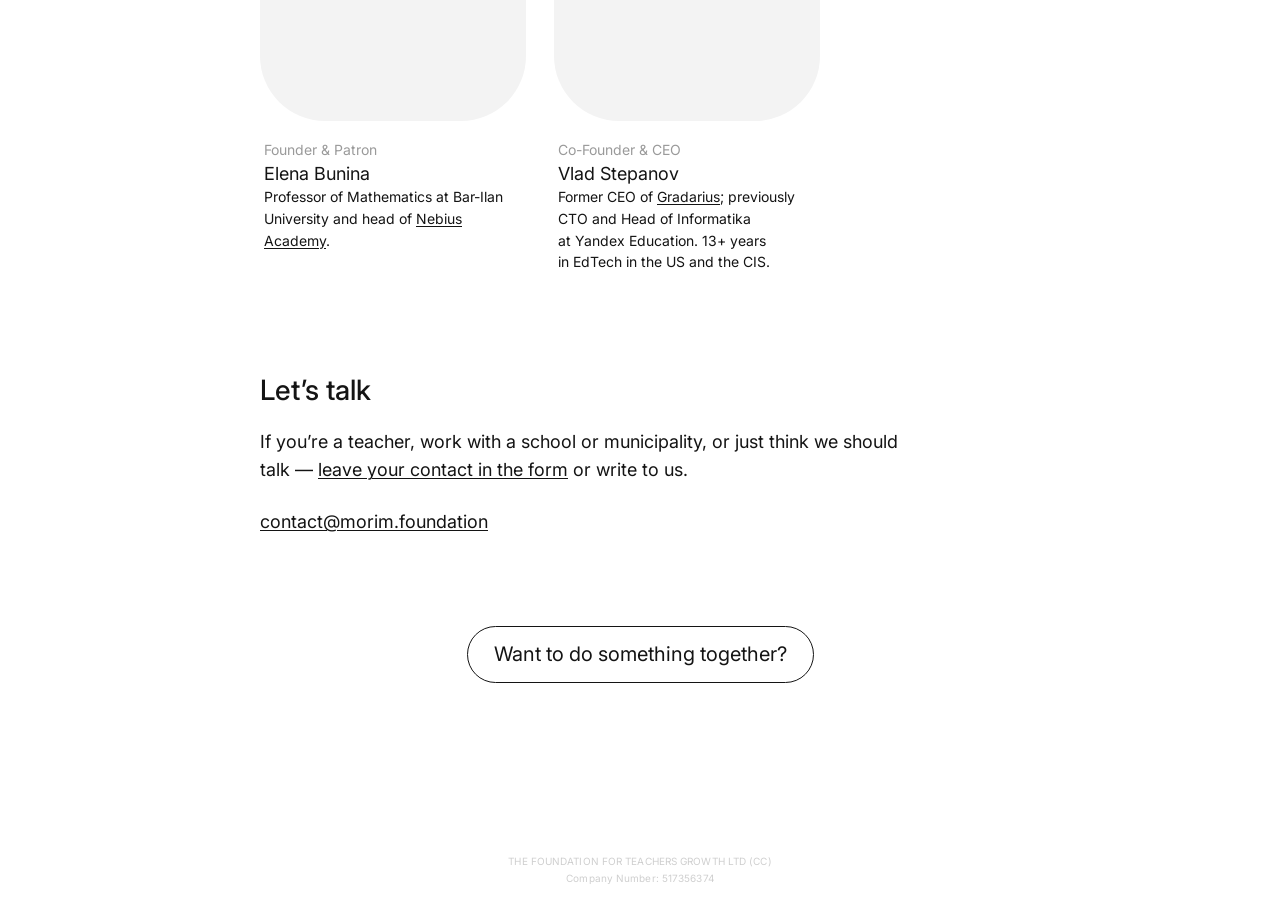
==== commit 181fc69e: "Editor batch: five fragments synced across en/ru/he - approaches: well-studied examples now inquiry-" ====
--- a/index.html
+++ b/index.html
@@ -42,13 +42,13 @@
       <h2 class="section-title" data-i18n="h_programs">Programs</h2>
       <div class="section-body" data-i18n="a_programs" data-i18n-html>
         <p class="programs-lead">We run programs for teachers and coordinators. Each one starts with an&nbsp;intensive and quickly moves into practice: teachers teach children; coordinators bring real situations from their schools and work through them together. A&nbsp;mentor stays with the group throughout. More than half of&nbsp;every program is practice.</p>
-        <p class="programs-lead">We don’t have a new pedagogy to&nbsp;sell. We use approaches we trust — and that have been studied and tested, such as inquiry, structured discussion, and the everyday craft of&nbsp;teaching.</p>
+        <p class="programs-lead">We don’t have a new pedagogy to&nbsp;sell. We use approaches we trust and that have been well studied, such as inquiry-based learning, activity-based learning, and project work.</p>
         <p class="programs-lead">The test is simple: does it still work in&nbsp;a class of&nbsp;35 on&nbsp;a Tuesday morning?</p>
         <div class="programs">
           <div class="program">
             <h3>For teachers</h3>
             <ul>
-              <li>an&nbsp;intensive on the hardest parts of&nbsp;the craft</li>
+              <li>intensives where we unpack and try specific teaching practices</li>
               <li>then several weeks of&nbsp;teaching children, with a weekly mentor debrief</li>
               <li>late primary and early middle school — around the age when many children begin to&nbsp;lose interest in&nbsp;learning</li>
             </ul>
@@ -57,7 +57,7 @@
               <li>how do you get a class’s attention without raising your voice?</li>
               <li>how do you build motivation that doesn’t depend on&nbsp;grades?</li>
               <li>how do you start a lesson with a real question?</li>
-              <li>how do you get children talking to&nbsp;each other instead of&nbsp;guessing what the teacher wants to&nbsp;hear?</li>
+              <li>how do you get children to&nbsp;look for answers themselves instead of&nbsp;trying to&nbsp;guess what the teacher wants to&nbsp;hear?</li>
             </ul>
           </div>
           <div class="program">
@@ -66,13 +66,13 @@
               <li>rakazim are teachers too — they teach their own classes and help a whole team work better</li>
               <li>leading people who don’t formally report to&nbsp;you</li>
               <li>feedback people can actually use</li>
-              <li>sharing the load — and somehow still finding time to&nbsp;teach</li>
+              <li>distributing the workload across the team and making time for your own development and your colleagues’ development</li>
               <li>built together with rakazim</li>
               <li>the first pilot starts in&nbsp;fall 2026</li>
             </ul>
           </div>
         </div>
-        <p>Strong teachers need schools where they can do good work and want to&nbsp;stay. That’s why this program exists.</p>
+        <p>Strong teachers need schools where they can do good work and want to&nbsp;stay. That’s why we work not only with teachers, but also with people who shape how a whole team works.</p>
       </div>
     </section>
 
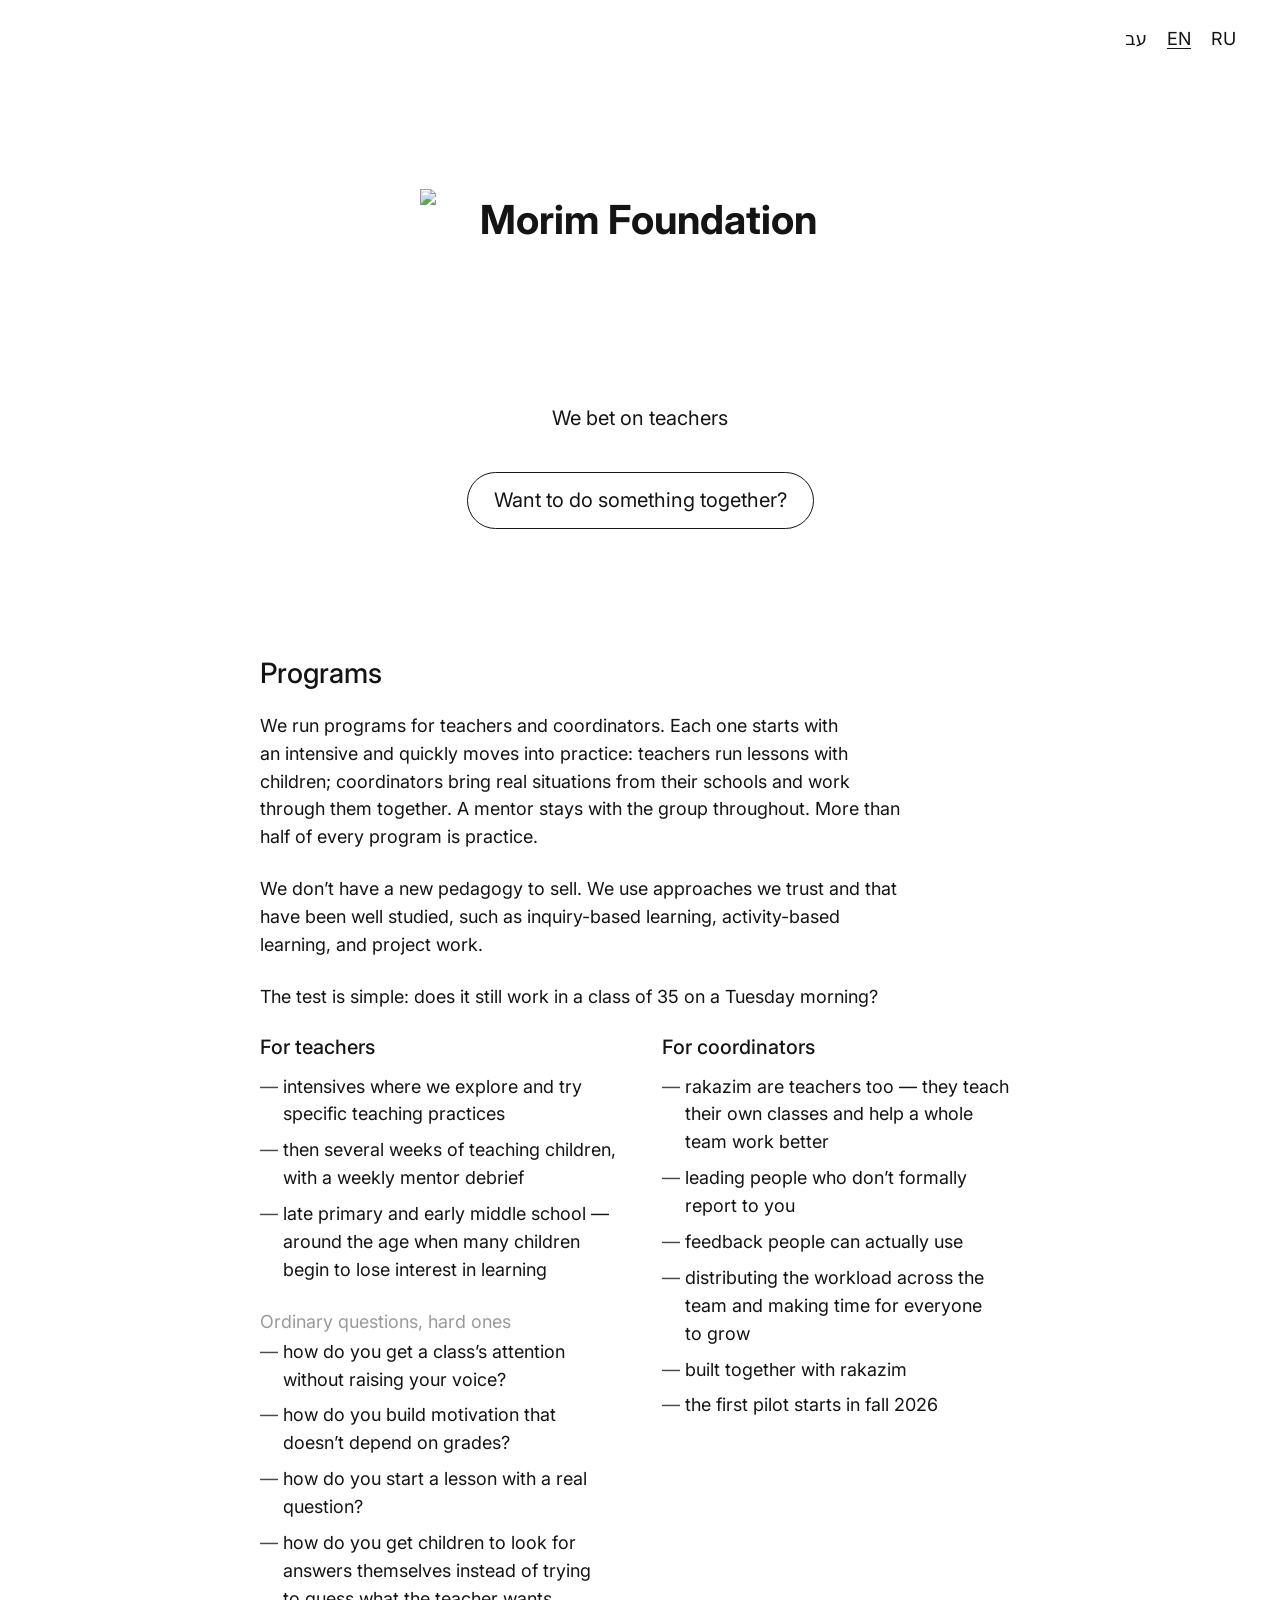
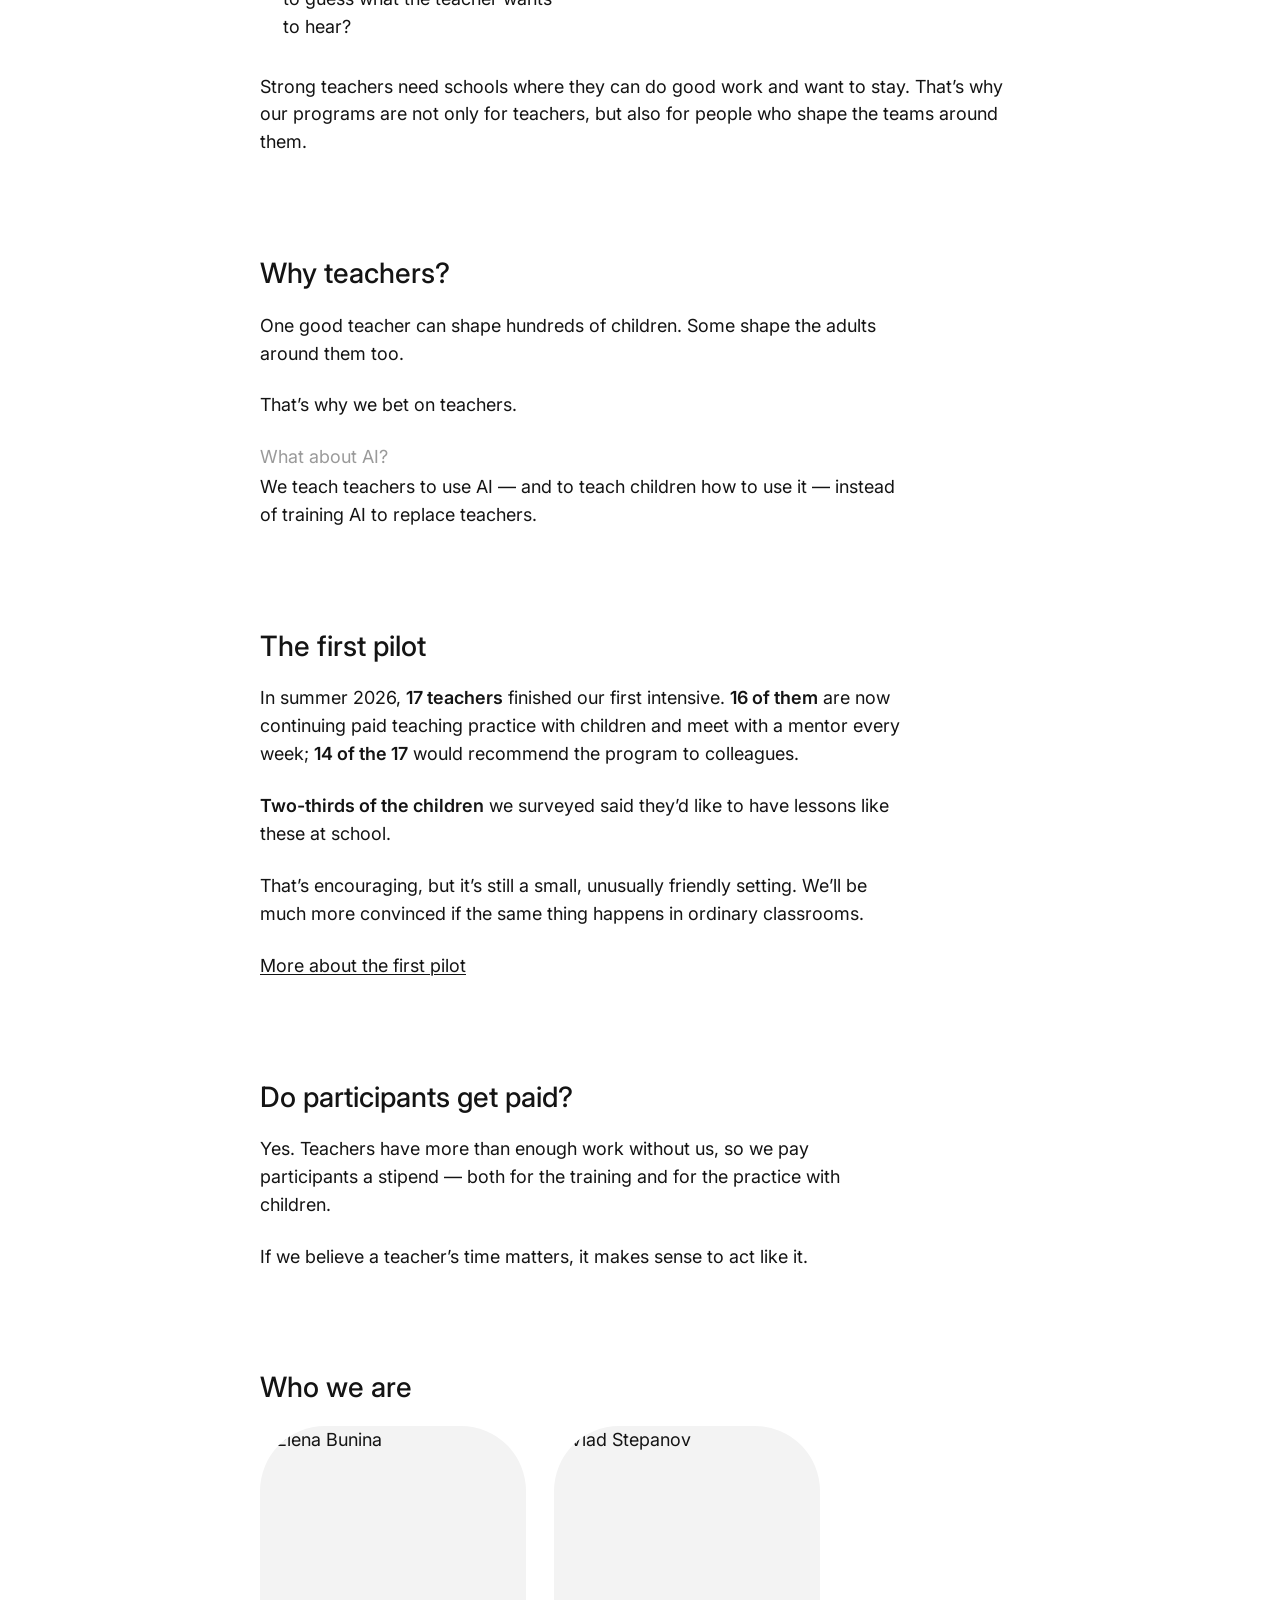
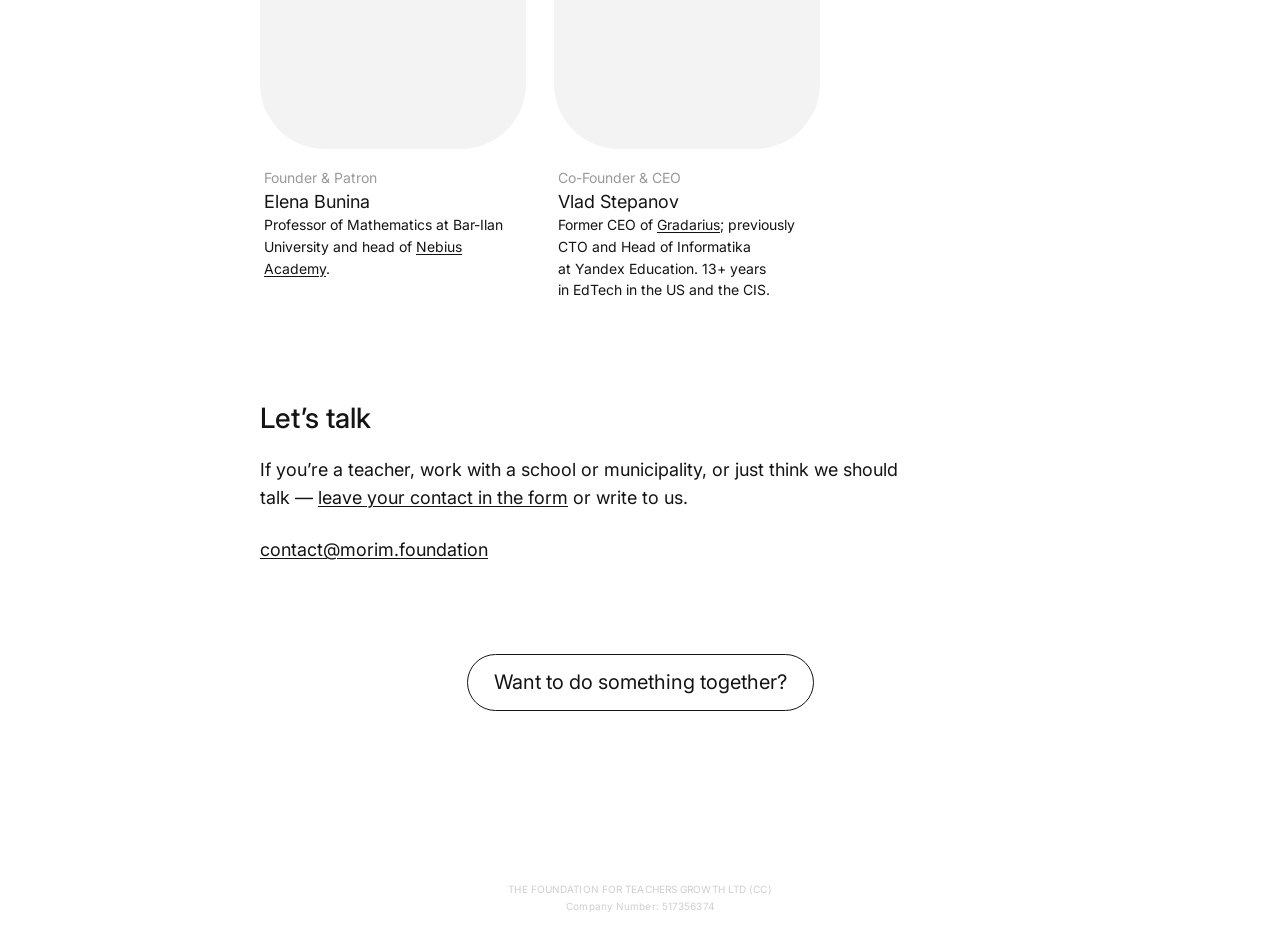
==== commit 16042254: "Editor de-repetition pass - closing line: 'our programs are not only for teachers...' in all   langu" ====
--- a/index.html
+++ b/index.html
@@ -41,14 +41,14 @@
       <img class="doodle" id="d6" src="static/img/burst.png" alt="" aria-hidden="true" />
       <h2 class="section-title" data-i18n="h_programs">Programs</h2>
       <div class="section-body" data-i18n="a_programs" data-i18n-html>
-        <p class="programs-lead">We run programs for teachers and coordinators. Each one starts with an&nbsp;intensive and quickly moves into practice: teachers teach children; coordinators bring real situations from their schools and work through them together. A&nbsp;mentor stays with the group throughout. More than half of&nbsp;every program is practice.</p>
+        <p class="programs-lead">We run programs for teachers and coordinators. Each one starts with an&nbsp;intensive and quickly moves into practice: teachers run lessons with children; coordinators bring real situations from their schools and work through them together. A&nbsp;mentor stays with the group throughout. More than half of&nbsp;every program is practice.</p>
         <p class="programs-lead">We don’t have a new pedagogy to&nbsp;sell. We use approaches we trust and that have been well studied, such as inquiry-based learning, activity-based learning, and project work.</p>
         <p class="programs-lead">The test is simple: does it still work in&nbsp;a class of&nbsp;35 on&nbsp;a Tuesday morning?</p>
         <div class="programs">
           <div class="program">
             <h3>For teachers</h3>
             <ul>
-              <li>intensives where we unpack and try specific teaching practices</li>
+              <li>intensives where we explore and try specific teaching practices</li>
               <li>then several weeks of&nbsp;teaching children, with a weekly mentor debrief</li>
               <li>late primary and early middle school — around the age when many children begin to&nbsp;lose interest in&nbsp;learning</li>
             </ul>
@@ -66,13 +66,13 @@
               <li>rakazim are teachers too — they teach their own classes and help a whole team work better</li>
               <li>leading people who don’t formally report to&nbsp;you</li>
               <li>feedback people can actually use</li>
-              <li>distributing the workload across the team and making time for your own development and your colleagues’ development</li>
+              <li>distributing the workload across the team and making time for everyone to&nbsp;grow</li>
               <li>built together with rakazim</li>
               <li>the first pilot starts in&nbsp;fall 2026</li>
             </ul>
           </div>
         </div>
-        <p>Strong teachers need schools where they can do good work and want to&nbsp;stay. That’s why we work not only with teachers, but also with people who shape how a whole team works.</p>
+        <p>Strong teachers need schools where they can do good work and want to&nbsp;stay. That’s why our programs are not only for teachers, but also for people who shape the teams around them.</p>
       </div>
     </section>
 
@@ -80,7 +80,7 @@
       <img class="doodle" id="d10" src="static/img/leaf.png" alt="" aria-hidden="true" />
       <h2 class="section-title" data-i18n="h_believe">Why teachers?</h2>
       <div class="section-body" data-i18n="a_believe" data-i18n-html>
-        <p>One good teacher can shape hundreds of&nbsp;children. Some teachers also shape the adults around them.</p>
+        <p>One good teacher can shape hundreds of&nbsp;children. Some shape the adults around them too.</p>
         <p>That’s why we bet on&nbsp;teachers.</p>
         <p class="label">What about AI?</p>
         <p>We teach teachers to&nbsp;use AI — and to&nbsp;teach children how to&nbsp;use it — instead of&nbsp;training AI to&nbsp;replace teachers.</p>
